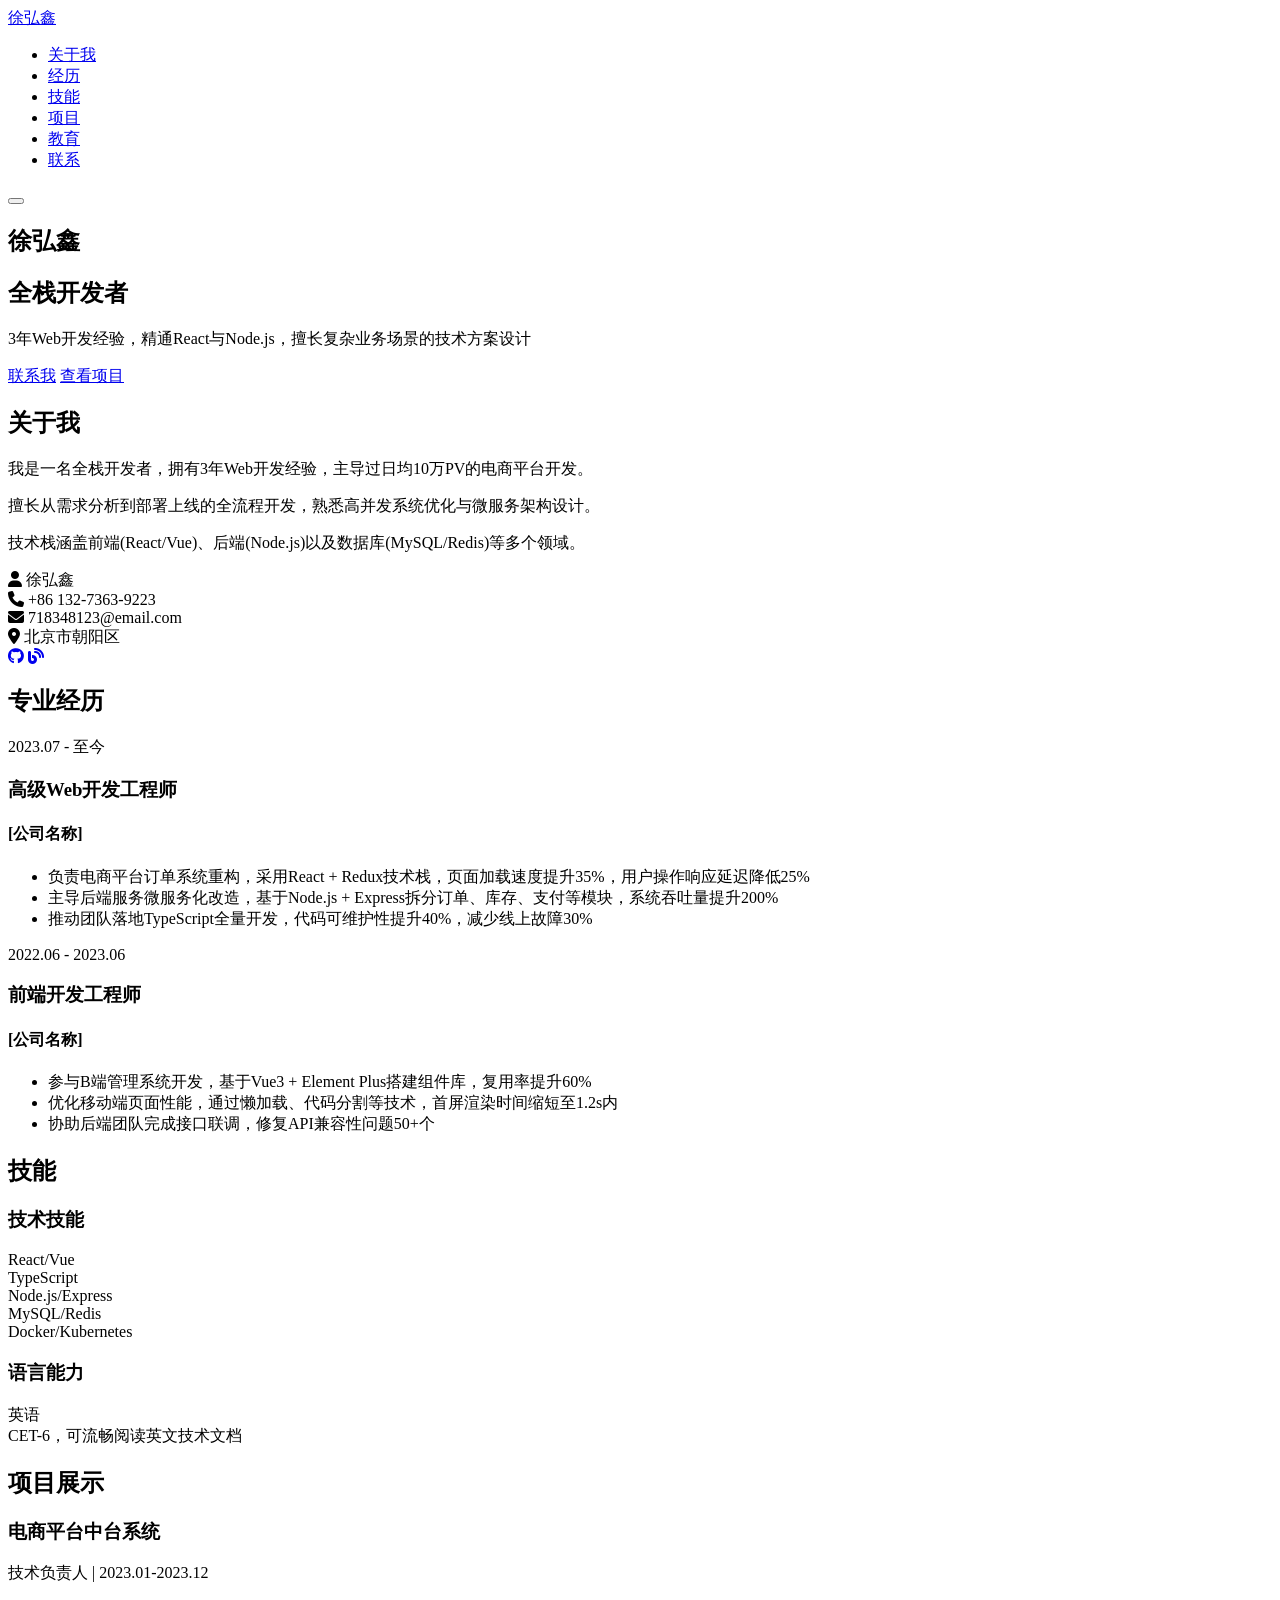
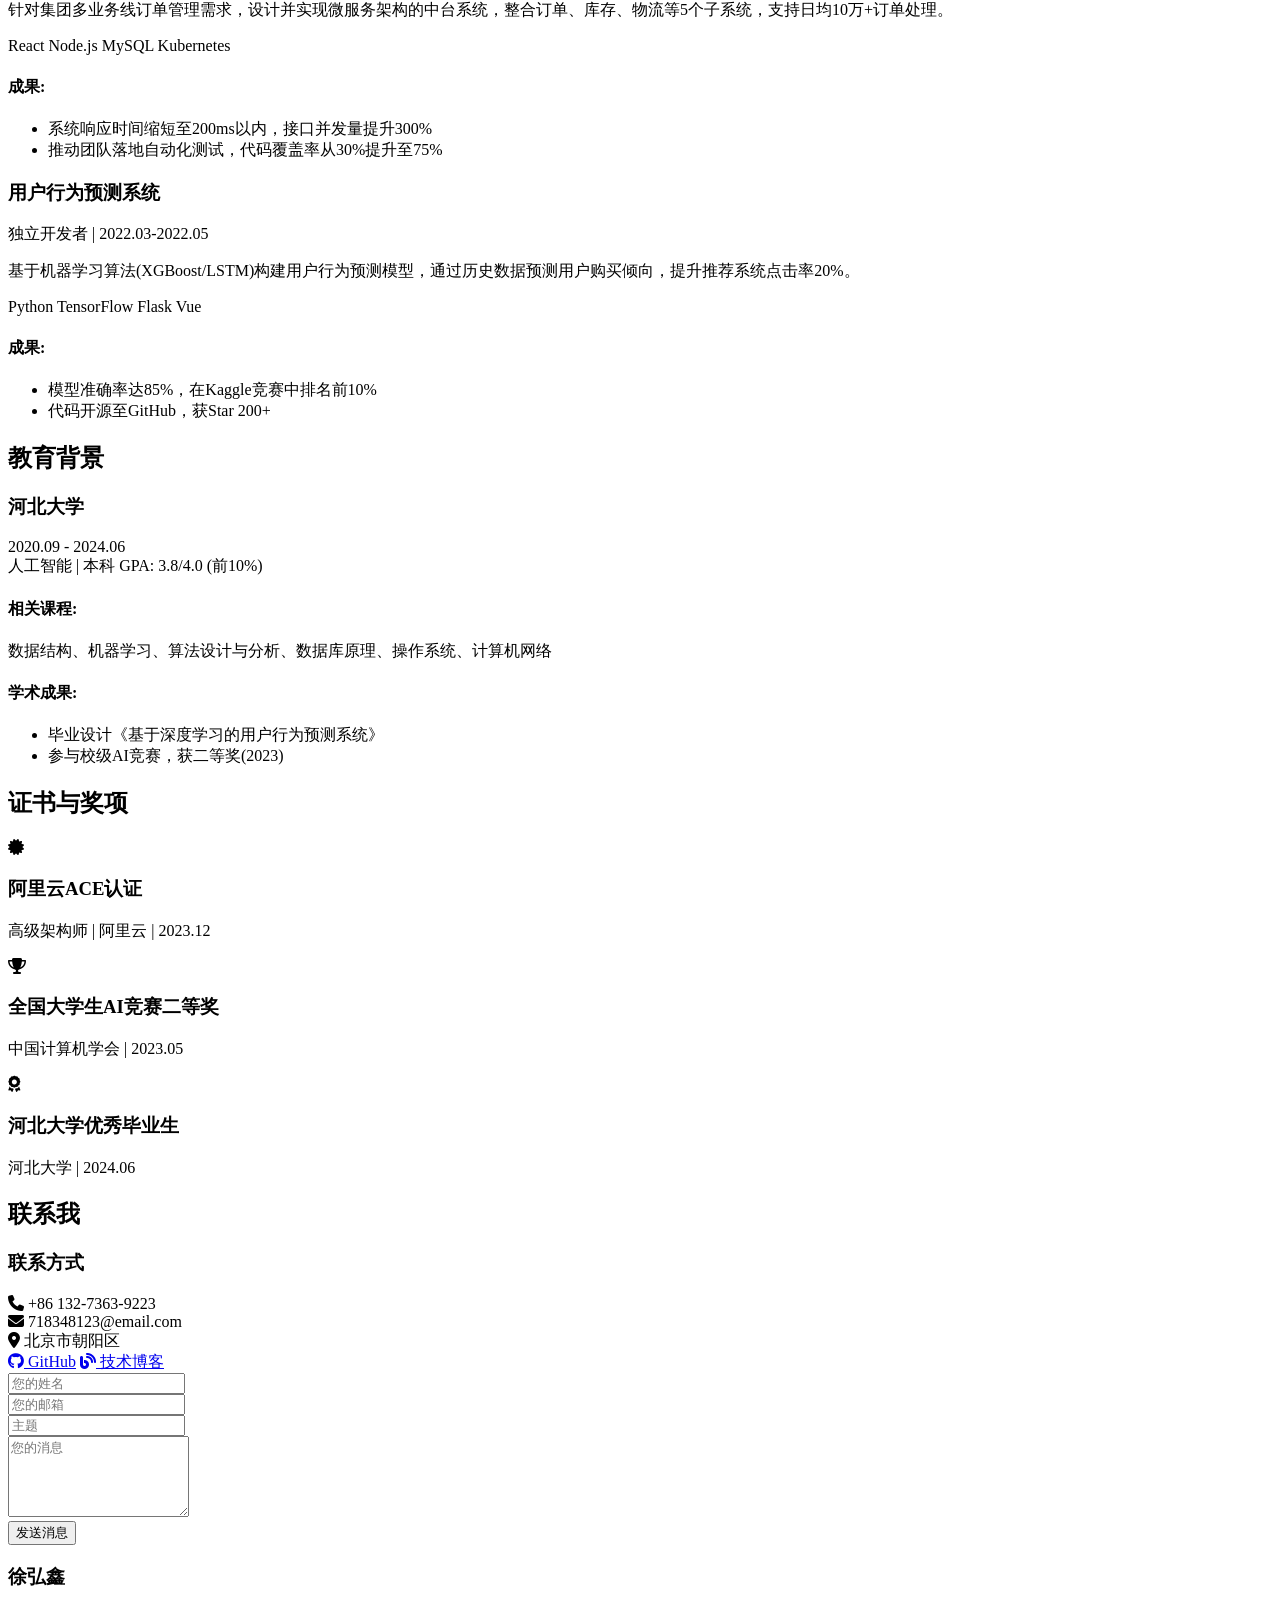
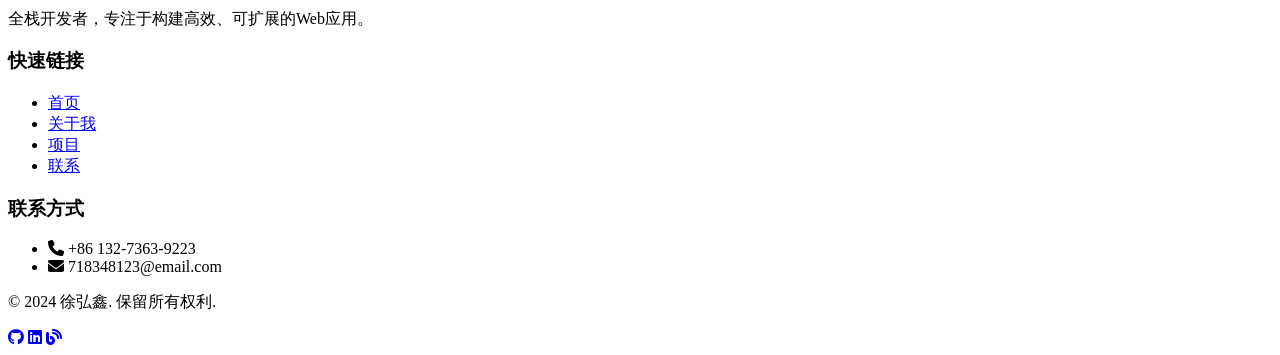
==== 徐弘鑫/4-26/index.html @ 7a6b675b "2025/5/5 徐弘鑫个人简历网站" ====
<!DOCTYPE html>
<html lang="zh-CN">
<head>
    <meta charset="UTF-8">
    <meta name="viewport" content="width=device-width, initial-scale=1.0">
    <title>徐弘鑫 - 全栈开发者</title>
    <link rel="preconnect" href="https://fonts.googleapis.com">
    <link rel="preconnect" href="https://fonts.gstatic.com" crossorigin>
    <link href="https://fonts.googleapis.com/css2?family=Poppins:wght@400;500;600;700&family=Open+Sans:wght@400;600&display=swap" rel="stylesheet">
    <link rel="stylesheet" href="https://cdnjs.cloudflare.com/ajax/libs/font-awesome/6.4.0/css/all.min.css">
    <style>
        /* CSS 部分将在下面单独提供 */
    </style>
</head>
<body>
    <!-- 导航栏 -->
    <nav id="navbar">
        <div class="container">
            <a href="#home" class="logo">徐<span>弘鑫</span></a>
            <ul class="nav-links">
                <li><a href="#about">关于我</a></li>
                <li><a href="#experience">经历</a></li>
                <li><a href="#skills">技能</a></li>
                <li><a href="#projects">项目</a></li>
                <li><a href="#education">教育</a></li>
                <li><a href="#contact">联系</a></li>
            </ul>
            <button class="hamburger">
                <span></span>
                <span></span>
                <span></span>
            </button>
        </div>
    </nav>

    <!-- 首屏展示 -->
    <section id="home" class="hero">
        <div class="container">
            <div class="hero-content">
                <h1 class="hero-title">徐弘鑫</h1>
                <h2 class="hero-subtitle">全栈开发者</h2>
                <p class="hero-description">3年Web开发经验，精通React与Node.js，擅长复杂业务场景的技术方案设计</p>
                <div class="hero-buttons">
                    <a href="#contact" class="btn btn-primary">联系我</a>
                    <a href="#projects" class="btn btn-secondary">查看项目</a>
                </div>
            </div>
            <div class="hero-image">
                <div class="image-placeholder"></div>
            </div>
        </div>
    </section>

    <!-- 关于我 -->
    <section id="about" class="section">
        <div class="container">
            <h2 class="section-title">关于我</h2>
            <div class="about-content">
                <div class="about-text">
                    <p>我是一名全栈开发者，拥有3年Web开发经验，主导过日均10万PV的电商平台开发。</p>
                    <p>擅长从需求分析到部署上线的全流程开发，熟悉高并发系统优化与微服务架构设计。</p>
                    <p>技术栈涵盖前端(React/Vue)、后端(Node.js)以及数据库(MySQL/Redis)等多个领域。</p>
                    <div class="personal-info">
                        <div class="info-item">
                            <i class="fas fa-user"></i>
                            <span>徐弘鑫</span>
                        </div>
                        <div class="info-item">
                            <i class="fas fa-phone"></i>
                            <span>+86 132-7363-9223</span>
                        </div>
                        <div class="info-item">
                            <i class="fas fa-envelope"></i>
                            <span>718348123@email.com</span>
                        </div>
                        <div class="info-item">
                            <i class="fas fa-map-marker-alt"></i>
                            <span>北京市朝阳区</span>
                        </div>
                    </div>
                    <div class="social-links">
                        <a href="https://github.com/hongxin-xu" target="_blank"><i class="fab fa-github"></i></a>
                        <a href="https://hongxin-xu.tech" target="_blank"><i class="fas fa-blog"></i></a>
                    </div>
                </div>
                <div class="about-image">
                    <div class="image-placeholder"></div>
                </div>
            </div>
        </div>
    </section>

    <!-- 专业经历 -->
    <section id="experience" class="section bg-light">
        <div class="container">
            <h2 class="section-title">专业经历</h2>
            <div class="timeline">
                <div class="timeline-item">
                    <div class="timeline-date">2023.07 - 至今</div>
                    <div class="timeline-content">
                        <h3>高级Web开发工程师</h3>
                        <h4>[公司名称]</h4>
                        <ul>
                            <li>负责电商平台订单系统重构，采用React + Redux技术栈，页面加载速度提升35%，用户操作响应延迟降低25%</li>
                            <li>主导后端服务微服务化改造，基于Node.js + Express拆分订单、库存、支付等模块，系统吞吐量提升200%</li>
                            <li>推动团队落地TypeScript全量开发，代码可维护性提升40%，减少线上故障30%</li>
                        </ul>
                    </div>
                </div>
                <div class="timeline-item">
                    <div class="timeline-date">2022.06 - 2023.06</div>
                    <div class="timeline-content">
                        <h3>前端开发工程师</h3>
                        <h4>[公司名称]</h4>
                        <ul>
                            <li>参与B端管理系统开发，基于Vue3 + Element Plus搭建组件库，复用率提升60%</li>
                            <li>优化移动端页面性能，通过懒加载、代码分割等技术，首屏渲染时间缩短至1.2s内</li>
                            <li>协助后端团队完成接口联调，修复API兼容性问题50+个</li>
                        </ul>
                    </div>
                </div>
            </div>
        </div>
    </section>

    <!-- 技能 -->
    <section id="skills" class="section">
        <div class="container">
            <h2 class="section-title">技能</h2>
            <div class="skills-container">
                <div class="skills-category">
                    <h3>技术技能</h3>
                    <div class="skills-list">
                        <div class="skill-item">
                            <span class="skill-name">React/Vue</span>
                            <div class="skill-bar">
                                <div class="skill-level" style="width: 90%"></div>
                            </div>
                        </div>
                        <div class="skill-item">
                            <span class="skill-name">TypeScript</span>
                            <div class="skill-bar">
                                <div class="skill-level" style="width: 85%"></div>
                            </div>
                        </div>
                        <div class="skill-item">
                            <span class="skill-name">Node.js/Express</span>
                            <div class="skill-bar">
                                <div class="skill-level" style="width: 88%"></div>
                            </div>
                        </div>
                        <div class="skill-item">
                            <span class="skill-name">MySQL/Redis</span>
                            <div class="skill-bar">
                                <div class="skill-level" style="width: 80%"></div>
                            </div>
                        </div>
                        <div class="skill-item">
                            <span class="skill-name">Docker/Kubernetes</span>
                            <div class="skill-bar">
                                <div class="skill-level" style="width: 75%"></div>
                            </div>
                        </div>
                    </div>
                </div>
                <div class="skills-category">
                    <h3>语言能力</h3>
                    <div class="language-item">
                        <span>英语</span>
                        <div class="language-level">
                            <span class="active"></span>
                            <span class="active"></span>
                            <span class="active"></span>
                            <span class="active"></span>
                            <span></span>
                        </div>
                        <span>CET-6，可流畅阅读英文技术文档</span>
                    </div>
                </div>
            </div>
        </div>
    </section>

    <!-- 项目展示 -->
    <section id="projects" class="section bg-light">
        <div class="container">
            <h2 class="section-title">项目展示</h2>
            <div class="projects-grid">
                <div class="project-card">
                    <div class="project-image">
                        <div class="image-placeholder"></div>
                    </div>
                    <div class="project-content">
                        <h3>电商平台中台系统</h3>
                        <span class="project-role">技术负责人 | 2023.01-2023.12</span>
                        <p>针对集团多业务线订单管理需求，设计并实现微服务架构的中台系统，整合订单、库存、物流等5个子系统，支持日均10万+订单处理。</p>
                        <div class="project-tech">
                            <span>React</span>
                            <span>Node.js</span>
                            <span>MySQL</span>
                            <span>Kubernetes</span>
                        </div>
                        <div class="project-achievements">
                            <h4>成果:</h4>
                            <ul>
                                <li>系统响应时间缩短至200ms以内，接口并发量提升300%</li>
                                <li>推动团队落地自动化测试，代码覆盖率从30%提升至75%</li>
                            </ul>
                        </div>
                    </div>
                </div>
                <div class="project-card">
                    <div class="project-image">
                        <div class="image-placeholder"></div>
                    </div>
                    <div class="project-content">
                        <h3>用户行为预测系统</h3>
                        <span class="project-role">独立开发者 | 2022.03-2022.05</span>
                        <p>基于机器学习算法(XGBoost/LSTM)构建用户行为预测模型，通过历史数据预测用户购买倾向，提升推荐系统点击率20%。</p>
                        <div class="project-tech">
                            <span>Python</span>
                            <span>TensorFlow</span>
                            <span>Flask</span>
                            <span>Vue</span>
                        </div>
                        <div class="project-achievements">
                            <h4>成果:</h4>
                            <ul>
                                <li>模型准确率达85%，在Kaggle竞赛中排名前10%</li>
                                <li>代码开源至GitHub，获Star 200+</li>
                            </ul>
                        </div>
                    </div>
                </div>
            </div>
        </div>
    </section>

    <!-- 教育背景 -->
    <section id="education" class="section">
        <div class="container">
            <h2 class="section-title">教育背景</h2>
            <div class="education-item">
                <div class="education-header">
                    <h3>河北大学</h3>
                    <span class="education-date">2020.09 - 2024.06</span>
                </div>
                <div class="education-details">
                    <span class="education-degree">人工智能 | 本科</span>
                    <span class="education-gpa">GPA: 3.8/4.0 (前10%)</span>
                </div>
                <div class="education-content">
                    <h4>相关课程:</h4>
                    <p>数据结构、机器学习、算法设计与分析、数据库原理、操作系统、计算机网络</p>
                    <h4>学术成果:</h4>
                    <ul>
                        <li>毕业设计《基于深度学习的用户行为预测系统》</li>
                        <li>参与校级AI竞赛，获二等奖(2023)</li>
                    </ul>
                </div>
            </div>
        </div>
    </section>

    <!-- 证书与奖项 -->
    <section class="section bg-light">
        <div class="container">
            <h2 class="section-title">证书与奖项</h2>
            <div class="certificates-grid">
                <div class="certificate-card">
                    <i class="fas fa-certificate"></i>
                    <h3>阿里云ACE认证</h3>
                    <p>高级架构师 | 阿里云 | 2023.12</p>
                </div>
                <div class="certificate-card">
                    <i class="fas fa-trophy"></i>
                    <h3>全国大学生AI竞赛二等奖</h3>
                    <p>中国计算机学会 | 2023.05</p>
                </div>
                <div class="certificate-card">
                    <i class="fas fa-award"></i>
                    <h3>河北大学优秀毕业生</h3>
                    <p>河北大学 | 2024.06</p>
                </div>
            </div>
        </div>
    </section>

    <!-- 联系方式 -->
    <section id="contact" class="section">
        <div class="container">
            <h2 class="section-title">联系我</h2>
            <div class="contact-container">
                <div class="contact-info">
                    <h3>联系方式</h3>
                    <div class="info-item">
                        <i class="fas fa-phone"></i>
                        <span>+86 132-7363-9223</span>
                    </div>
                    <div class="info-item">
                        <i class="fas fa-envelope"></i>
                        <span>718348123@email.com</span>
                    </div>
                    <div class="info-item">
                        <i class="fas fa-map-marker-alt"></i>
                        <span>北京市朝阳区</span>
                    </div>
                    <div class="social-links">
                        <a href="https://github.com/hongxin-xu" target="_blank"><i class="fab fa-github"></i> GitHub</a>
                        <a href="https://hongxin-xu.tech" target="_blank"><i class="fas fa-blog"></i> 技术博客</a>
                    </div>
                </div>
                <form class="contact-form">
                    <div class="form-group">
                        <input type="text" placeholder="您的姓名" required>
                    </div>
                    <div class="form-group">
                        <input type="email" placeholder="您的邮箱" required>
                    </div>
                    <div class="form-group">
                        <input type="text" placeholder="主题">
                    </div>
                    <div class="form-group">
                        <textarea placeholder="您的消息" rows="5" required></textarea>
                    </div>
                    <button type="submit" class="btn btn-primary">发送消息</button>
                </form>
            </div>
        </div>
    </section>

    <!-- 页脚 -->
    <footer class="footer">
        <div class="container">
            <div class="footer-content">
                <div class="footer-about">
                    <h3>徐弘鑫</h3>
                    <p>全栈开发者，专注于构建高效、可扩展的Web应用。</p>
                </div>
                <div class="footer-links">
                    <h3>快速链接</h3>
                    <ul>
                        <li><a href="#home">首页</a></li>
                        <li><a href="#about">关于我</a></li>
                        <li><a href="#projects">项目</a></li>
                        <li><a href="#contact">联系</a></li>
                    </ul>
                </div>
                <div class="footer-contact">
                    <h3>联系方式</h3>
                    <ul>
                        <li><i class="fas fa-phone"></i> +86 132-7363-9223</li>
                        <li><i class="fas fa-envelope"></i> 718348123@email.com</li>
                    </ul>
                </div>
            </div>
            <div class="footer-bottom">
                <p>&copy; 2024 徐弘鑫. 保留所有权利.</p>
                <div class="footer-social">
                    <a href="https://github.com/hongxin-xu" target="_blank"><i class="fab fa-github"></i></a>
                    <a href="#"><i class="fab fa-linkedin"></i></a>
                    <a href="https://hongxin-xu.tech" target="_blank"><i class="fas fa-blog"></i></a>
                </div>
            </div>
        </div>
    </footer>

    <script>
        // JavaScript 部分将在下面单独提供
    </script>
</body>
</html>
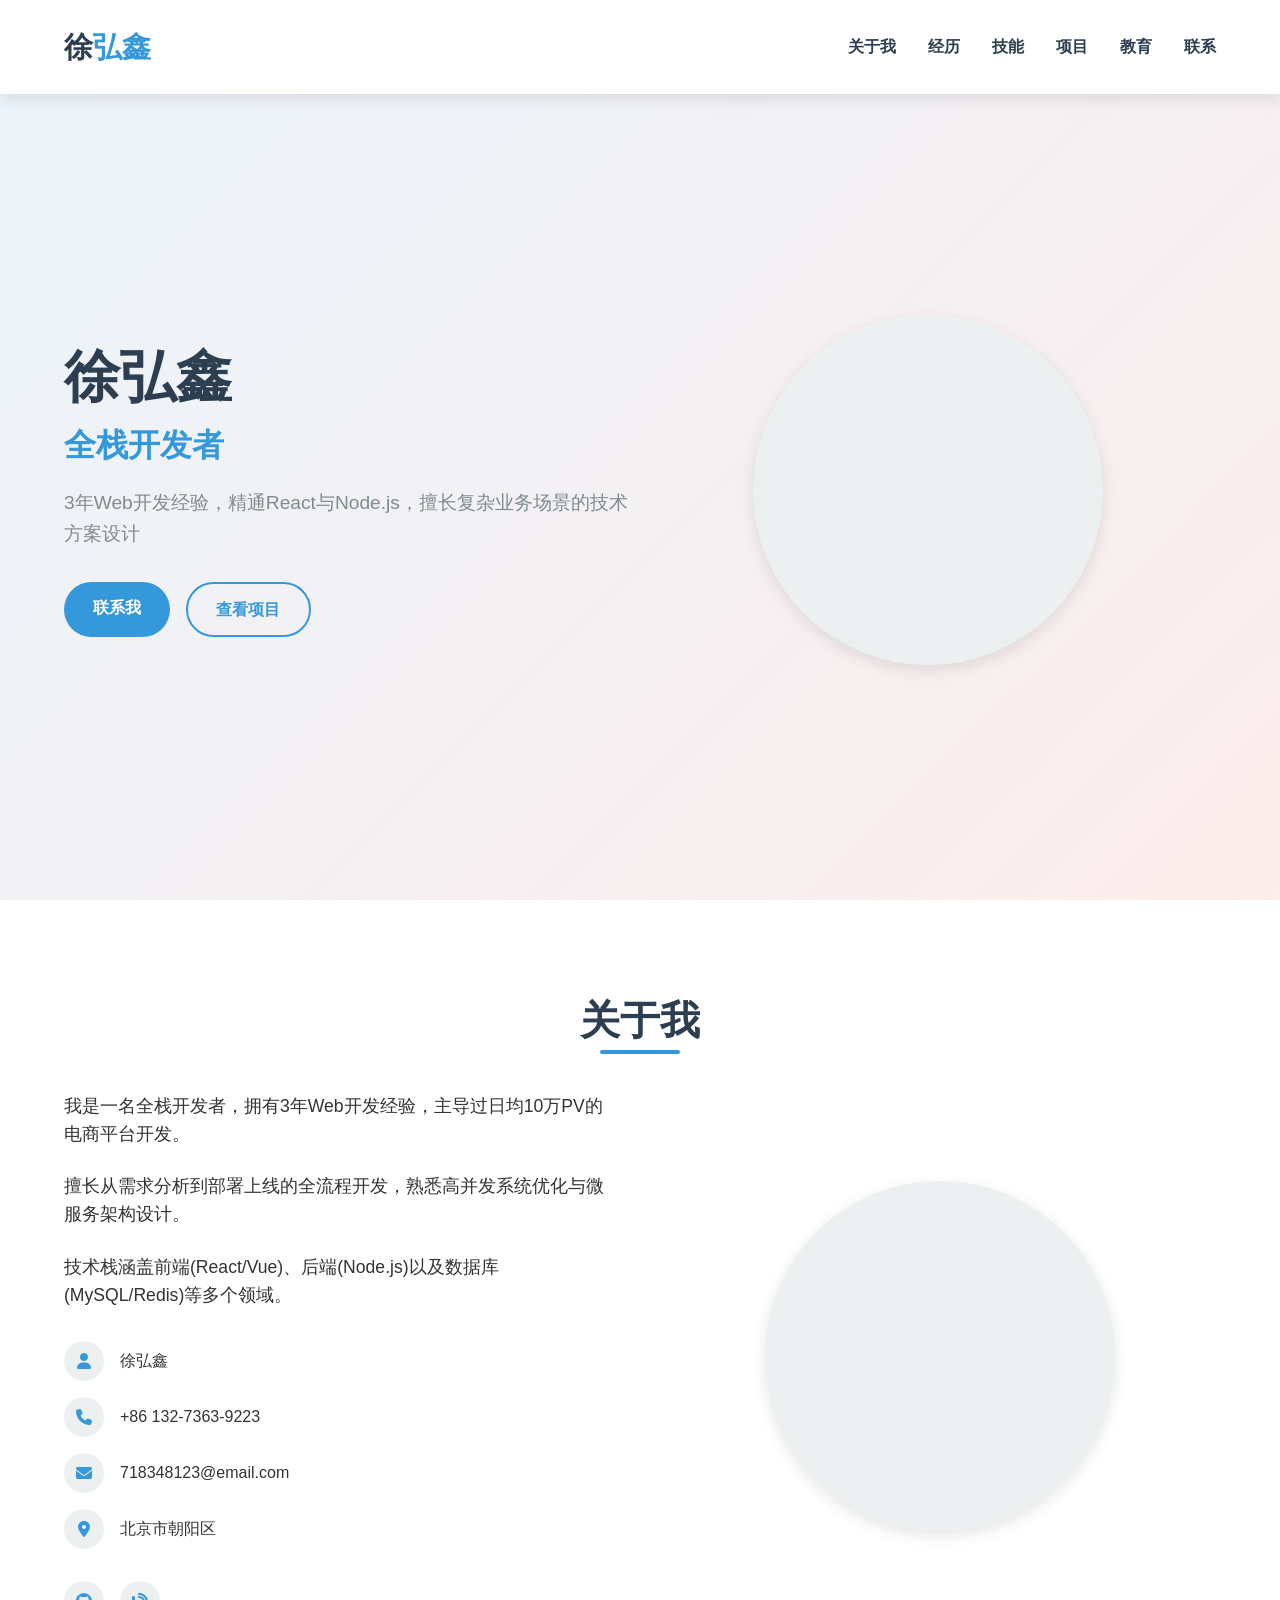
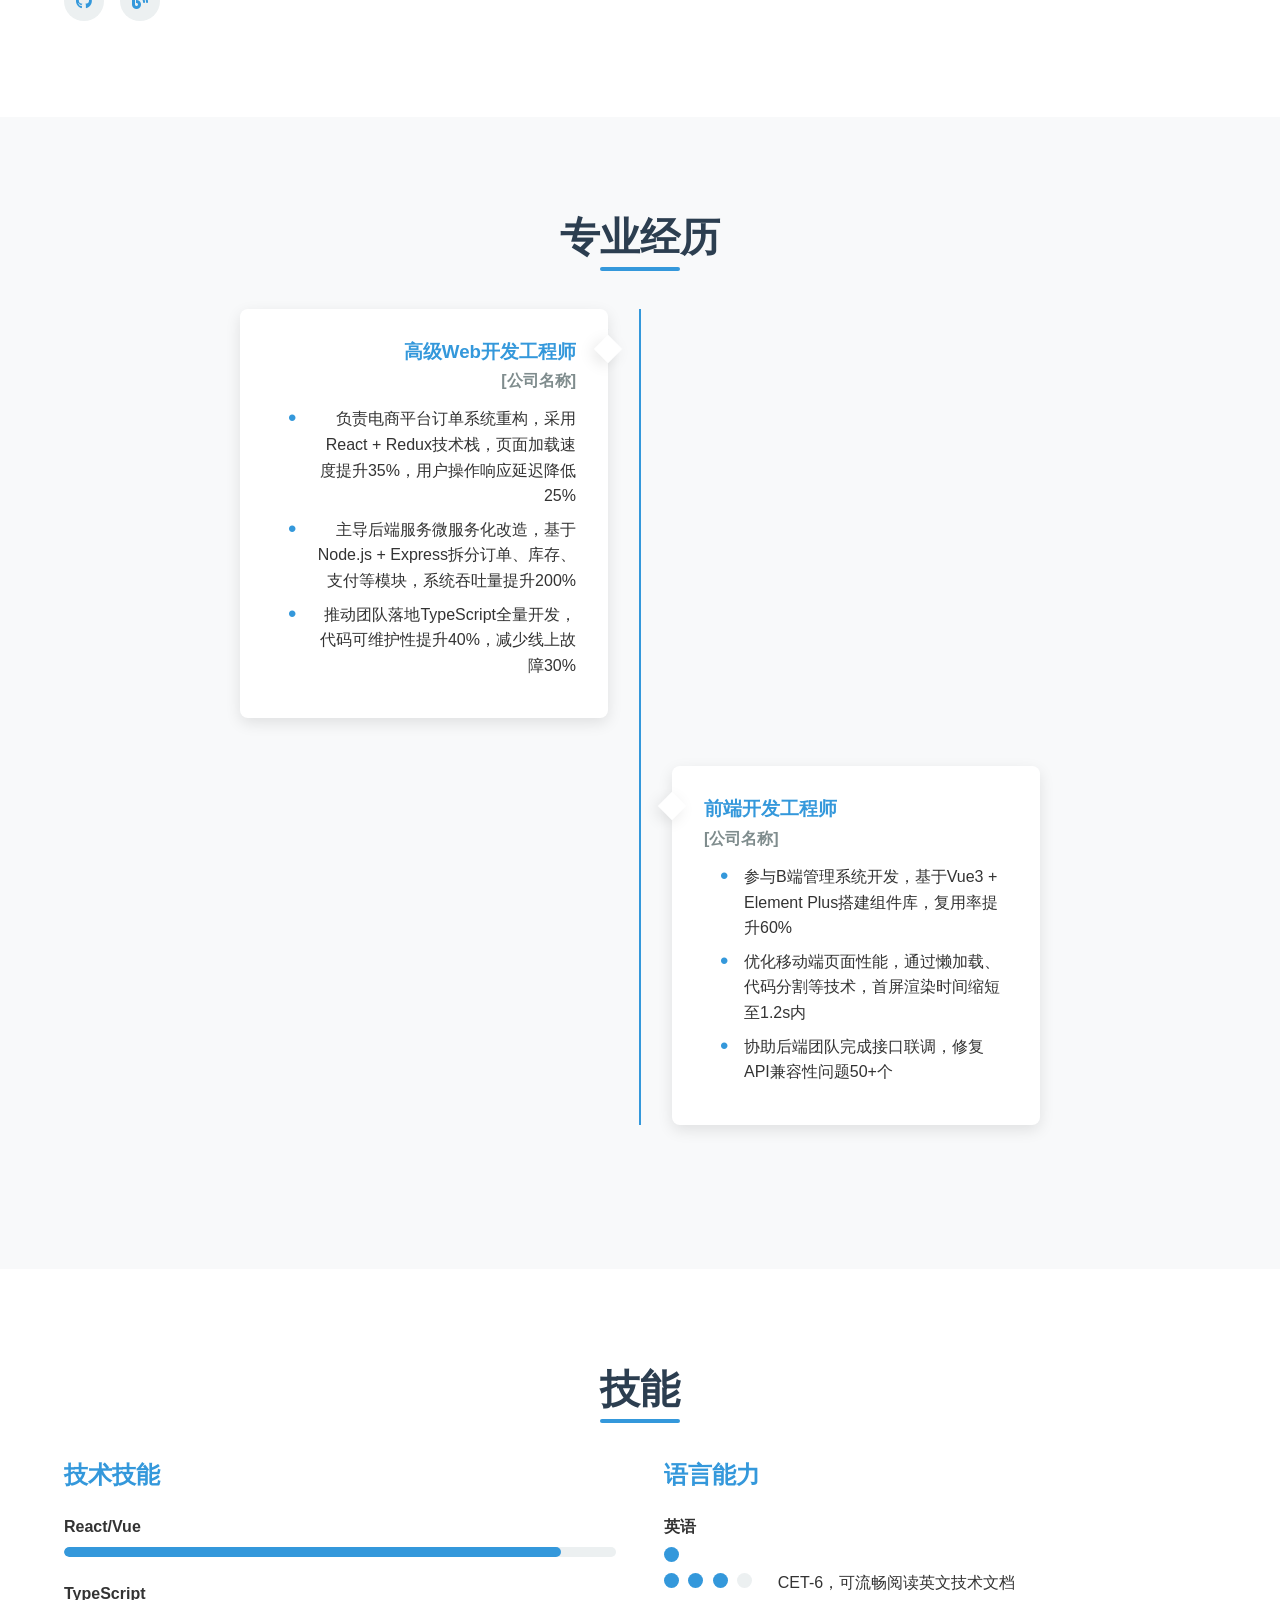
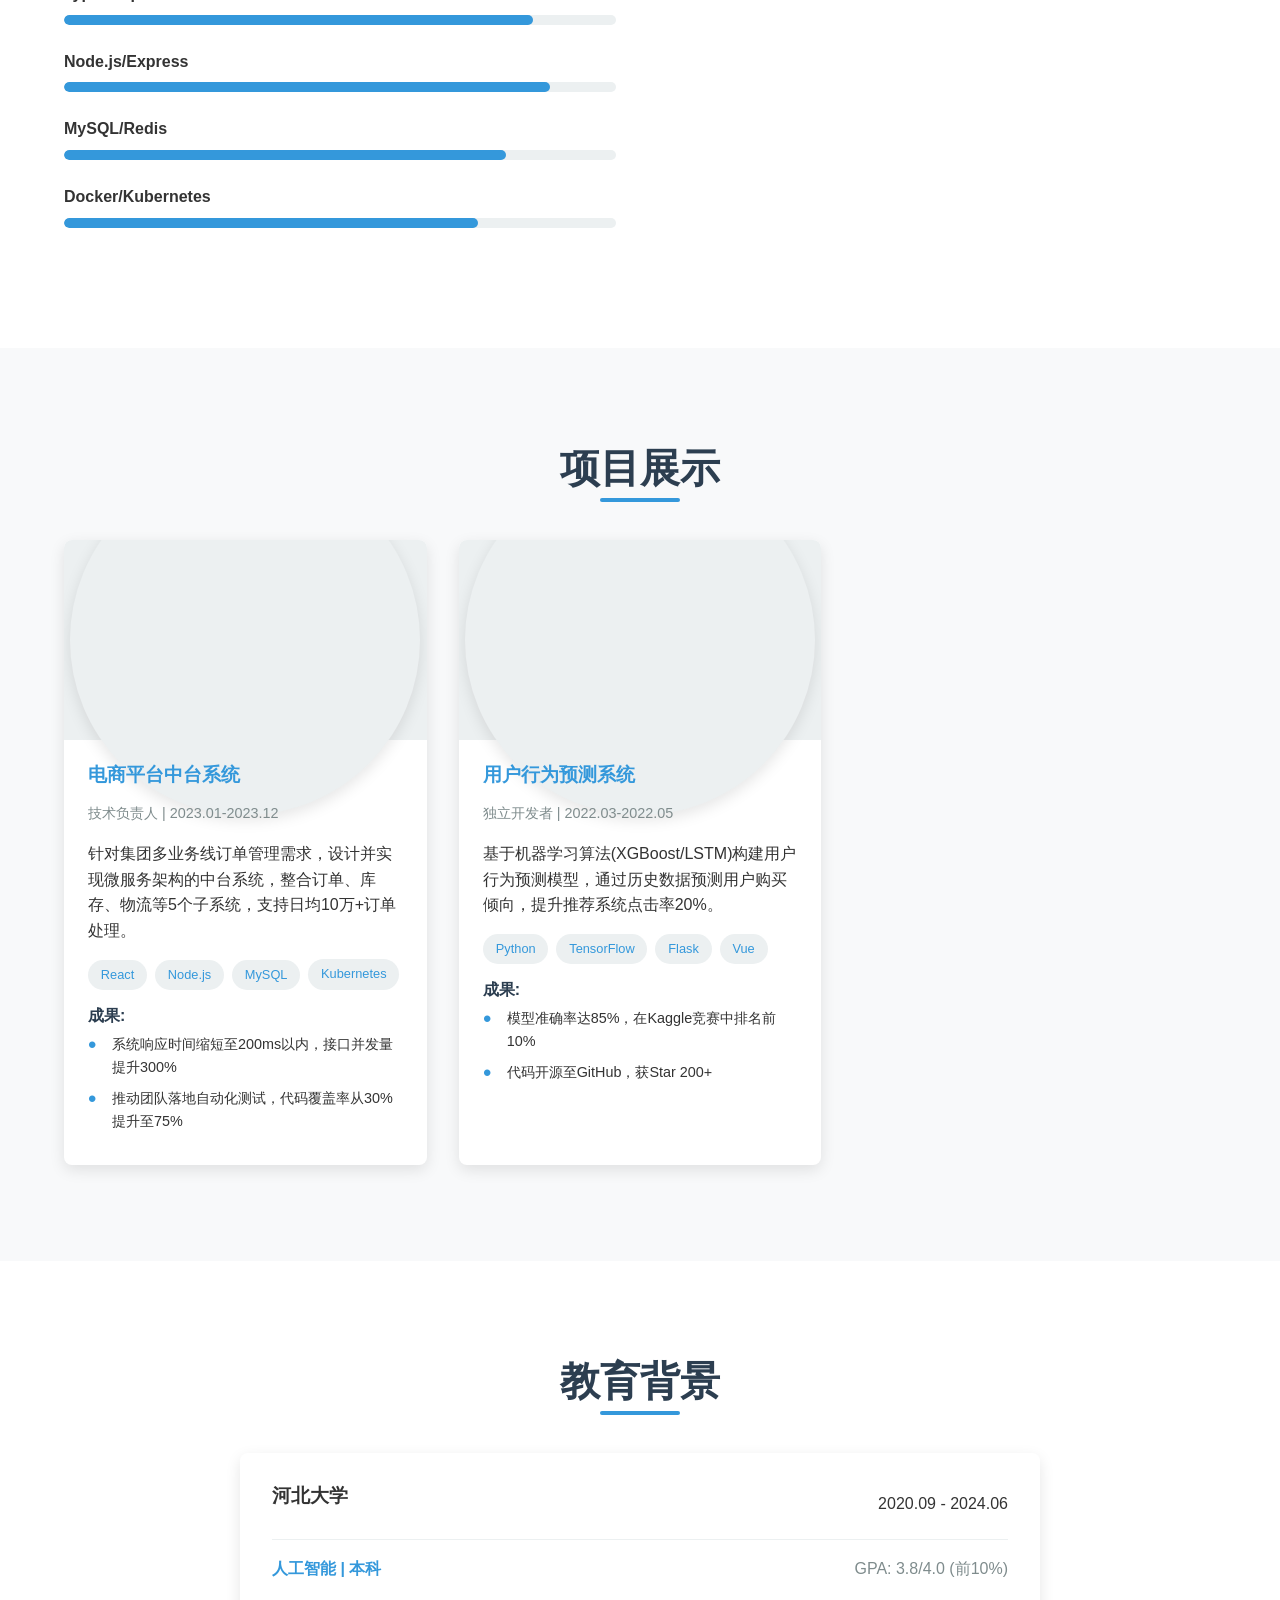
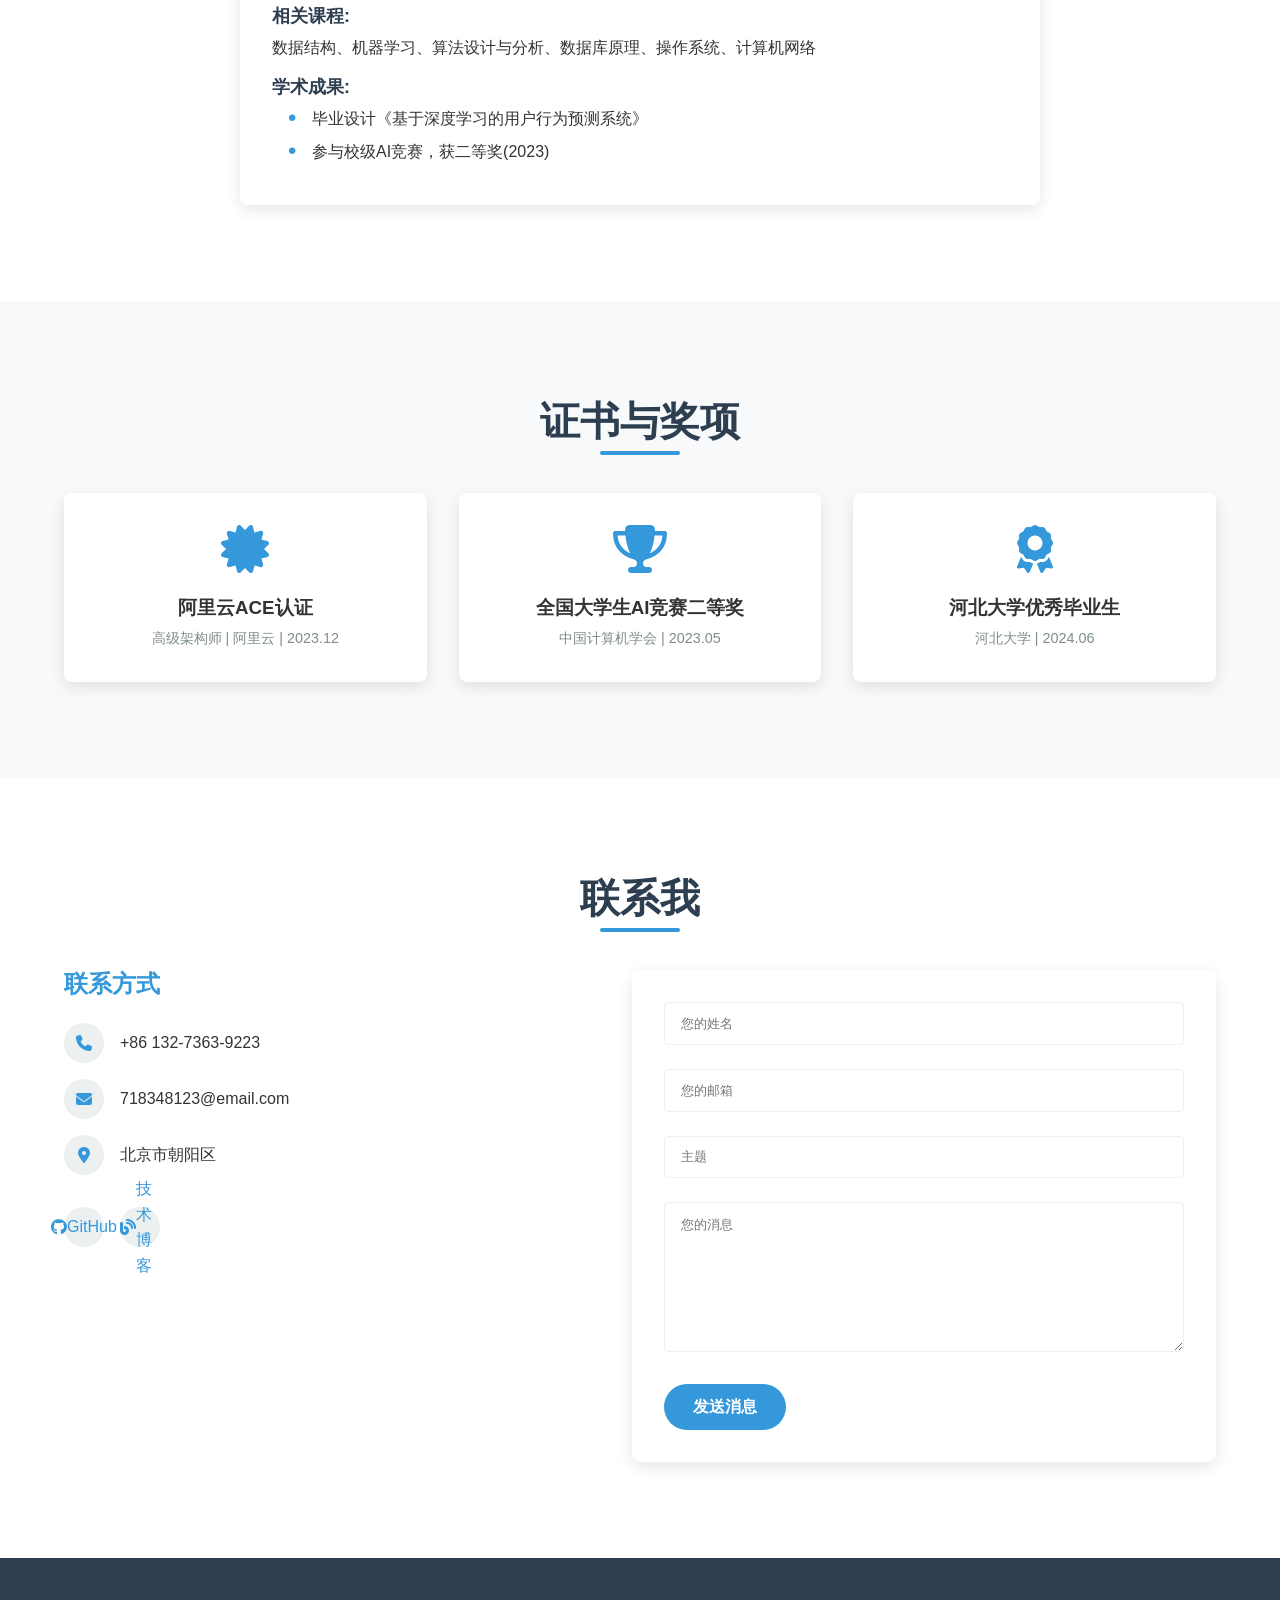
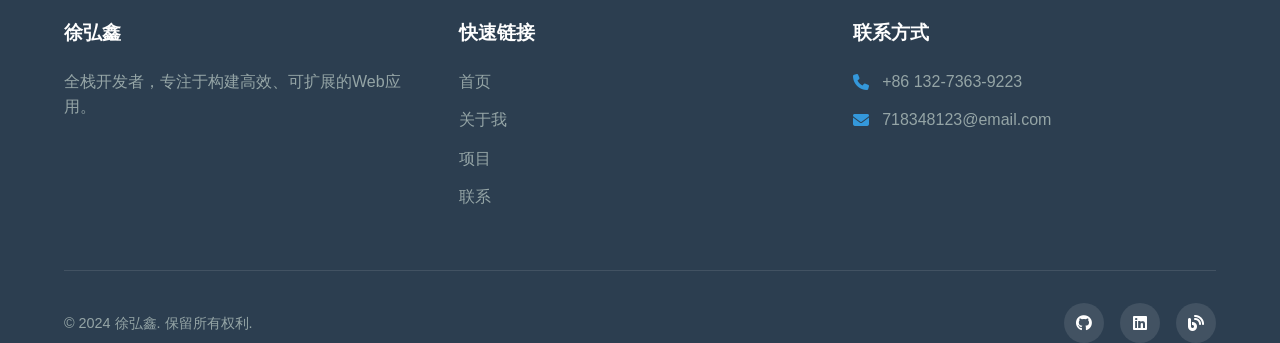
==== commit f3b95eec: "Update index.html" ====
--- a/徐弘鑫/4-26/index.html
+++ b/徐弘鑫/4-26/index.html
@@ -8,9 +8,7 @@
     <link rel="preconnect" href="https://fonts.gstatic.com" crossorigin>
     <link href="https://fonts.googleapis.com/css2?family=Poppins:wght@400;500;600;700&family=Open+Sans:wght@400;600&display=swap" rel="stylesheet">
     <link rel="stylesheet" href="https://cdnjs.cloudflare.com/ajax/libs/font-awesome/6.4.0/css/all.min.css">
-    <style>
-        /* CSS 部分将在下面单独提供 */
-    </style>
+    <link rel="stylesheet" href="style.css">
 </head>
 <body>
     <!-- 导航栏 -->
@@ -365,8 +363,8 @@
         </div>
     </footer>
 
-    <script>
-        // JavaScript 部分将在下面单独提供
-    </script>
+
+    <script src="script.js"></script>
+
 </body>
-</html>+</html>
--- a/徐弘鑫/4-26/style.css
+++ b/徐弘鑫/4-26/style.css
@@ -0,0 +1,963 @@
+/* 全局样式 */
+:root {
+    --primary-color: #3498db;
+    --secondary-color: #2c3e50;
+    --accent-color: #e74c3c;
+    --light-color: #ecf0f1;
+    --dark-color: #2c3e50;
+    --text-color: #333;
+    --text-light: #7f8c8d;
+    --white: #fff;
+    --gray: #95a5a6;
+    --light-gray: #f8f9fa;
+    --shadow: 0 5px 15px rgba(0, 0, 0, 0.1);
+    --transition: all 0.3s ease;
+}
+
+* {
+    margin: 0;
+    padding: 0;
+    box-sizing: border-box;
+}
+
+html {
+    scroll-behavior: smooth;
+}
+
+body {
+    font-family: 'Open Sans', sans-serif;
+    color: var(--text-color);
+    line-height: 1.6;
+    overflow-x: hidden;
+}
+
+h1, h2, h3, h4, h5, h6 {
+    font-family: 'Poppins', sans-serif;
+    font-weight: 600;
+    line-height: 1.2;
+    margin-bottom: 1rem;
+}
+
+a {
+    text-decoration: none;
+    color: var(--primary-color);
+    transition: var(--transition);
+}
+
+a:hover {
+    color: var(--accent-color);
+}
+
+ul {
+    list-style: none;
+}
+
+img {
+    max-width: 100%;
+}
+
+.container {
+    width: 100%;
+    max-width: 1200px;
+    margin: 0 auto;
+    padding: 0 1.5rem;
+}
+
+.btn {
+    display: inline-block;
+    padding: 0.8rem 1.8rem;
+    border-radius: 50px;
+    font-weight: 600;
+    transition: var(--transition);
+    border: none;
+    cursor: pointer;
+    font-size: 1rem;
+}
+
+.btn-primary {
+    background-color: var(--primary-color);
+    color: var(--white);
+}
+
+.btn-primary:hover {
+    background-color: #2980b9;
+    transform: translateY(-3px);
+    box-shadow: var(--shadow);
+}
+
+.btn-secondary {
+    background-color: transparent;
+    color: var(--primary-color);
+    border: 2px solid var(--primary-color);
+}
+
+.btn-secondary:hover {
+    background-color: var(--primary-color);
+    color: var(--white);
+    transform: translateY(-3px);
+    box-shadow: var(--shadow);
+}
+
+.section {
+    padding: 6rem 0;
+}
+
+.section-title {
+    font-size: 2.5rem;
+    text-align: center;
+    margin-bottom: 3rem;
+    position: relative;
+    color: var(--dark-color);
+}
+
+.section-title::after {
+    content: '';
+    position: absolute;
+    bottom: -10px;
+    left: 50%;
+    transform: translateX(-50%);
+    width: 80px;
+    height: 4px;
+    background-color: var(--primary-color);
+    border-radius: 2px;
+}
+
+.bg-light {
+    background-color: var(--light-gray);
+}
+
+/* 导航栏 */
+#navbar {
+    position: fixed;
+    top: 0;
+    left: 0;
+    width: 100%;
+    background-color: var(--white);
+    box-shadow: var(--shadow);
+    z-index: 1000;
+    transition: var(--transition);
+}
+
+#navbar.scrolled {
+    background-color: rgba(255, 255, 255, 0.95);
+    padding: 0.5rem 0;
+}
+
+#navbar .container {
+    display: flex;
+    justify-content: space-between;
+    align-items: center;
+    padding: 1.5rem;
+}
+
+.logo {
+    font-size: 1.8rem;
+    font-weight: 700;
+    color: var(--dark-color);
+}
+
+.logo span {
+    color: var(--primary-color);
+}
+
+.nav-links {
+    display: flex;
+}
+
+.nav-links li {
+    margin-left: 2rem;
+}
+
+.nav-links a {
+    color: var(--dark-color);
+    font-weight: 600;
+    position: relative;
+}
+
+.nav-links a::after {
+    content: '';
+    position: absolute;
+    bottom: -5px;
+    left: 0;
+    width: 0;
+    height: 2px;
+    background-color: var(--primary-color);
+    transition: var(--transition);
+}
+
+.nav-links a:hover::after {
+    width: 100%;
+}
+
+.hamburger {
+    display: none;
+    background: none;
+    border: none;
+    cursor: pointer;
+    padding: 0.5rem;
+}
+
+.hamburger span {
+    display: block;
+    width: 25px;
+    height: 3px;
+    background-color: var(--dark-color);
+    margin: 5px 0;
+    transition: var(--transition);
+}
+
+/* 首屏展示 */
+.hero {
+    height: 100vh;
+    display: flex;
+    align-items: center;
+    background: linear-gradient(135deg, rgba(52, 152, 219, 0.1) 0%, rgba(231, 76, 60, 0.1) 100%);
+    padding-top: 80px;
+}
+
+.hero .container {
+    display: flex;
+    align-items: center;
+    justify-content: space-between;
+}
+
+.hero-content {
+    flex: 1;
+    max-width: 600px;
+}
+
+.hero-title {
+    font-size: 3.5rem;
+    margin-bottom: 1rem;
+    color: var(--dark-color);
+}
+
+.hero-subtitle {
+    font-size: 2rem;
+    color: var(--primary-color);
+    margin-bottom: 1.5rem;
+}
+
+.hero-description {
+    font-size: 1.2rem;
+    margin-bottom: 2rem;
+    color: var(--text-light);
+}
+
+.hero-buttons {
+    display: flex;
+    gap: 1rem;
+}
+
+.hero-image {
+    flex: 1;
+    display: flex;
+    justify-content: center;
+}
+
+.image-placeholder {
+    width: 350px;
+    height: 350px;
+    background-color: var(--light-color);
+    border-radius: 50%;
+    display: flex;
+    align-items: center;
+    justify-content: center;
+    overflow: hidden;
+    box-shadow: var(--shadow);
+}
+
+/* 关于我 */
+.about-content {
+    display: flex;
+    align-items: center;
+    gap: 3rem;
+}
+
+.about-text {
+    flex: 1;
+}
+
+.about-text p {
+    margin-bottom: 1.5rem;
+    font-size: 1.1rem;
+}
+
+.about-image {
+    flex: 1;
+    display: flex;
+    justify-content: center;
+}
+
+.personal-info {
+    margin: 2rem 0;
+}
+
+.info-item {
+    display: flex;
+    align-items: center;
+    margin-bottom: 1rem;
+}
+
+.info-item i {
+    width: 40px;
+    height: 40px;
+    background-color: var(--light-color);
+    border-radius: 50%;
+    display: flex;
+    align-items: center;
+    justify-content: center;
+    margin-right: 1rem;
+    color: var(--primary-color);
+}
+
+.social-links {
+    display: flex;
+    gap: 1rem;
+    margin-top: 2rem;
+}
+
+.social-links a {
+    width: 40px;
+    height: 40px;
+    background-color: var(--light-color);
+    border-radius: 50%;
+    display: flex;
+    align-items: center;
+    justify-content: center;
+    color: var(--primary-color);
+    transition: var(--transition);
+}
+
+.social-links a:hover {
+    background-color: var(--primary-color);
+    color: var(--white);
+    transform: translateY(-5px);
+}
+
+/* 专业经历 */
+.timeline {
+    position: relative;
+    max-width: 800px;
+    margin: 0 auto;
+}
+
+.timeline::before {
+    content: '';
+    position: absolute;
+    top: 0;
+    left: 50%;
+    transform: translateX(-50%);
+    width: 2px;
+    height: 100%;
+    background-color: var(--primary-color);
+}
+
+.timeline-item {
+    position: relative;
+    margin-bottom: 3rem;
+}
+
+.timeline-item:nth-child(odd) {
+    padding-right: calc(50% + 2rem);
+    text-align: right;
+}
+
+.timeline-item:nth-child(even) {
+    padding-left: calc(50% + 2rem);
+}
+
+.timeline-date {
+    position: absolute;
+    top: 0;
+    width: 200px;
+    padding: 0.5rem 1rem;
+    background-color: var(--primary-color);
+    color: var(--white);
+    border-radius: 50px;
+    font-weight: 600;
+    text-align: center;
+}
+
+.timeline-item:nth-child(odd) .timeline-date {
+    right: calc(50% + 2rem);
+}
+
+.timeline-item:nth-child(even) .timeline-date {
+    left: calc(50% + 2rem);
+}
+
+.timeline-content {
+    padding: 2rem;
+    background-color: var(--white);
+    border-radius: 8px;
+    box-shadow: var(--shadow);
+    position: relative;
+}
+
+.timeline-content::before {
+    content: '';
+    position: absolute;
+    top: 30px;
+    width: 20px;
+    height: 20px;
+    background-color: var(--white);
+    transform: rotate(45deg);
+    box-shadow: var(--shadow);
+}
+
+.timeline-item:nth-child(odd) .timeline-content::before {
+    right: -10px;
+}
+
+.timeline-item:nth-child(even) .timeline-content::before {
+    left: -10px;
+}
+
+.timeline-content h3 {
+    color: var(--primary-color);
+    margin-bottom: 0.5rem;
+}
+
+.timeline-content h4 {
+    color: var(--text-light);
+    margin-bottom: 1rem;
+    font-size: 1rem;
+}
+
+.timeline-content ul {
+    margin-left: 1rem;
+}
+
+.timeline-content li {
+    margin-bottom: 0.5rem;
+    position: relative;
+    padding-left: 1.5rem;
+}
+
+.timeline-content li::before {
+    content: '•';
+    position: absolute;
+    left: 0;
+    color: var(--primary-color);
+    font-size: 1.5rem;
+    line-height: 1;
+}
+
+/* 技能 */
+.skills-container {
+    display: flex;
+    gap: 3rem;
+}
+
+.skills-category {
+    flex: 1;
+}
+
+.skills-category h3 {
+    color: var(--primary-color);
+    margin-bottom: 1.5rem;
+    font-size: 1.5rem;
+}
+
+.skill-item {
+    margin-bottom: 1.5rem;
+}
+
+.skill-name {
+    display: block;
+    margin-bottom: 0.5rem;
+    font-weight: 600;
+}
+
+.skill-bar {
+    width: 100%;
+    height: 10px;
+    background-color: var(--light-color);
+    border-radius: 5px;
+    overflow: hidden;
+}
+
+.skill-level {
+    height: 100%;
+    background-color: var(--primary-color);
+    border-radius: 5px;
+    transition: width 1.5s ease;
+}
+
+.language-item {
+    margin-bottom: 1.5rem;
+}
+
+.language-item span:first-child {
+    display: block;
+    margin-bottom: 0.5rem;
+    font-weight: 600;
+}
+
+.language-level {
+    display: inline-block;
+    margin-right: 1rem;
+}
+
+.language-level span {
+    display: inline-block;
+    width: 15px;
+    height: 15px;
+    background-color: var(--light-color);
+    border-radius: 50%;
+    margin-right: 5px;
+}
+
+.language-level span.active {
+    background-color: var(--primary-color);
+}
+
+/* 项目展示 */
+.projects-grid {
+    display: grid;
+    grid-template-columns: repeat(auto-fill, minmax(350px, 1fr));
+    gap: 2rem;
+}
+
+.project-card {
+    background-color: var(--white);
+    border-radius: 8px;
+    overflow: hidden;
+    box-shadow: var(--shadow);
+    transition: var(--transition);
+}
+
+.project-card:hover {
+    transform: translateY(-10px);
+    box-shadow: 0 15px 30px rgba(0, 0, 0, 0.1);
+}
+
+.project-image {
+    height: 200px;
+    background-color: var(--light-color);
+    display: flex;
+    align-items: center;
+    justify-content: center;
+}
+
+.project-content {
+    padding: 1.5rem;
+}
+
+.project-content h3 {
+    color: var(--primary-color);
+}
+
+.project-role {
+    display: block;
+    color: var(--text-light);
+    margin-bottom: 1rem;
+    font-size: 0.9rem;
+}
+
+.project-tech {
+    display: flex;
+    flex-wrap: wrap;
+    gap: 0.5rem;
+    margin: 1rem 0;
+}
+
+.project-tech span {
+    padding: 0.3rem 0.8rem;
+    background-color: var(--light-color);
+    border-radius: 50px;
+    font-size: 0.8rem;
+    color: var(--primary-color);
+}
+
+.project-achievements h4 {
+    font-size: 1rem;
+    margin: 1rem 0 0.5rem;
+    color: var(--dark-color);
+}
+
+.project-achievements li {
+    margin-bottom: 0.5rem;
+    position: relative;
+    padding-left: 1.5rem;
+    font-size: 0.9rem;
+}
+
+.project-achievements li::before {
+    content: '•';
+    position: absolute;
+    left: 0;
+    color: var(--primary-color);
+    font-size: 1.5rem;
+    line-height: 1;
+}
+
+/* 教育背景 */
+.education-item {
+    background-color: var(--white);
+    padding: 2rem;
+    border-radius: 8px;
+    box-shadow: var(--shadow);
+    max-width: 800px;
+    margin: 0 auto;
+}
+
+.education-header {
+    display: flex;
+    justify-content: space-between;
+    align-items: center;
+    margin-bottom: 1rem;
+    border-bottom: 1px solid var(--light-color);
+    padding-bottom: 1rem;
+}
+
+.education-details {
+    display: flex;
+    justify-content: space-between;
+    margin-bottom: 1.5rem;
+}
+
+.education-degree {
+    font-weight: 600;
+    color: var(--primary-color);
+}
+
+.education-gpa {
+    color: var(--text-light);
+}
+
+.education-content h4 {
+    font-size: 1.1rem;
+    color: var(--dark-color);
+    margin: 1rem 0 0.5rem;
+}
+
+.education-content ul {
+    margin-left: 1rem;
+}
+
+.education-content li {
+    margin-bottom: 0.5rem;
+    position: relative;
+    padding-left: 1.5rem;
+}
+
+.education-content li::before {
+    content: '•';
+    position: absolute;
+    left: 0;
+    color: var(--primary-color);
+    font-size: 1.5rem;
+    line-height: 1;
+}
+
+/* 证书与奖项 */
+.certificates-grid {
+    display: grid;
+    grid-template-columns: repeat(auto-fill, minmax(300px, 1fr));
+    gap: 2rem;
+}
+
+.certificate-card {
+    background-color: var(--white);
+    padding: 2rem;
+    border-radius: 8px;
+    text-align: center;
+    box-shadow: var(--shadow);
+    transition: var(--transition);
+}
+
+.certificate-card:hover {
+    transform: translateY(-10px);
+    box-shadow: 0 15px 30px rgba(0, 0, 0, 0.1);
+}
+
+.certificate-card i {
+    font-size: 3rem;
+    color: var(--primary-color);
+    margin-bottom: 1.5rem;
+}
+
+.certificate-card h3 {
+    margin-bottom: 0.5rem;
+}
+
+.certificate-card p {
+    color: var(--text-light);
+    font-size: 0.9rem;
+}
+
+/* 联系方式 */
+.contact-container {
+    display: flex;
+    gap: 3rem;
+}
+
+.contact-info {
+    flex: 1;
+}
+
+.contact-info h3 {
+    color: var(--primary-color);
+    margin-bottom: 1.5rem;
+    font-size: 1.5rem;
+}
+
+.contact-form {
+    flex: 1;
+    background-color: var(--white);
+    padding: 2rem;
+    border-radius: 8px;
+    box-shadow: var(--shadow);
+}
+
+.form-group {
+    margin-bottom: 1.5rem;
+}
+
+.form-group input,
+.form-group textarea {
+    width: 100%;
+    padding: 0.8rem 1rem;
+    border: 1px solid var(--light-color);
+    border-radius: 4px;
+    font-family: 'Open Sans', sans-serif;
+    transition: var(--transition);
+}
+
+.form-group input:focus,
+.form-group textarea:focus {
+    outline: none;
+    border-color: var(--primary-color);
+    box-shadow: 0 0 0 3px rgba(52, 152, 219, 0.2);
+}
+
+.form-group textarea {
+    resize: vertical;
+    min-height: 150px;
+}
+
+/* 页脚 */
+.footer {
+    background-color: var(--dark-color);
+    color: var(--white);
+    padding: 4rem 0 0;
+}
+
+.footer-content {
+    display: grid;
+    grid-template-columns: repeat(auto-fit, minmax(250px, 1fr));
+    gap: 2rem;
+    margin-bottom: 3rem;
+}
+
+.footer-about h3 {
+    color: var(--white);
+    margin-bottom: 1.5rem;
+}
+
+.footer-about p {
+    color: var(--gray);
+}
+
+.footer-links h3 {
+    color: var(--white);
+    margin-bottom: 1.5rem;
+}
+
+.footer-links li {
+    margin-bottom: 0.8rem;
+}
+
+.footer-links a {
+    color: var(--gray);
+    transition: var(--transition);
+}
+
+.footer-links a:hover {
+    color: var(--primary-color);
+    padding-left: 5px;
+}
+
+.footer-contact h3 {
+    color: var(--white);
+    margin-bottom: 1.5rem;
+}
+
+.footer-contact li {
+    margin-bottom: 0.8rem;
+    color: var(--gray);
+    display: flex;
+    align-items: center;
+}
+
+.footer-contact i {
+    margin-right: 0.8rem;
+    color: var(--primary-color);
+}
+
+.footer-bottom {
+    border-top: 1px solid rgba(255, 255, 255, 0.1);
+    padding-top: 2rem;
+    display: flex;
+    justify-content: space-between;
+    align-items: center;
+}
+
+.footer-bottom p {
+    color: var(--gray);
+    font-size: 0.9rem;
+}
+
+.footer-social {
+    display: flex;
+    gap: 1rem;
+}
+
+.footer-social a {
+    width: 40px;
+    height: 40px;
+    background-color: rgba(255, 255, 255, 0.1);
+    border-radius: 50%;
+    display: flex;
+    align-items: center;
+    justify-content: center;
+    color: var(--white);
+    transition: var(--transition);
+}
+
+.footer-social a:hover {
+    background-color: var(--primary-color);
+    transform: translateY(-5px);
+}
+
+/* 动画效果 */
+@keyframes fadeInUp {
+    from {
+        opacity: 0;
+        transform: translateY(20px);
+    }
+    to {
+        opacity: 1;
+        transform: translateY(0);
+    }
+}
+
+.fade-in-up {
+    animation: fadeInUp 1s ease forwards;
+}
+
+/* 响应式设计 */
+@media (max-width: 992px) {
+    .hero .container {
+        flex-direction: column;
+        text-align: center;
+    }
+
+    .hero-content {
+        margin-bottom: 3rem;
+    }
+
+    .hero-buttons {
+        justify-content: center;
+    }
+
+    .about-content {
+        flex-direction: column;
+    }
+
+    .skills-container {
+        flex-direction: column;
+    }
+
+    .contact-container {
+        flex-direction: column;
+    }
+}
+
+@media (max-width: 768px) {
+    .nav-links {
+        position: fixed;
+        top: 80px;
+        left: -100%;
+        width: 100%;
+        height: calc(100vh - 80px);
+        background-color: var(--white);
+        flex-direction: column;
+        align-items: center;
+        padding: 2rem 0;
+        transition: var(--transition);
+    }
+
+    .nav-links.active {
+        left: 0;
+    }
+
+    .nav-links li {
+        margin: 1rem 0;
+    }
+
+    .hamburger {
+        display: block;
+    }
+
+    .hamburger.active span:nth-child(1) {
+        transform: translateY(8px) rotate(45deg);
+    }
+
+    .hamburger.active span:nth-child(2) {
+        opacity: 0;
+    }
+
+    .hamburger.active span:nth-child(3) {
+        transform: translateY(-8px) rotate(-45deg);
+    }
+
+    .timeline::before {
+        left: 30px;
+    }
+
+    .timeline-item:nth-child(odd),
+    .timeline-item:nth-child(even) {
+        padding-left: 80px;
+        padding-right: 0;
+        text-align: left;
+    }
+
+    .timeline-item:nth-child(odd) .timeline-date,
+    .timeline-item:nth-child(even) .timeline-date {
+        left: 0;
+        right: auto;
+    }
+
+    .timeline-item:nth-child(even) .timeline-content::before,
+    .timeline-item:nth-child(odd) .timeline-content::before {
+        left: 20px;
+        right: auto;
+    }
+}
+
+@media (max-width: 576px) {
+    .hero-title {
+        font-size: 2.5rem;
+    }
+
+    .hero-subtitle {
+        font-size: 1.5rem;
+    }
+
+    .section-title {
+        font-size: 2rem;
+    }
+
+    .hero-buttons {
+        flex-direction: column;
+        gap: 1rem;
+    }
+
+    .btn {
+        width: 100%;
+        text-align: center;
+    }
+}
